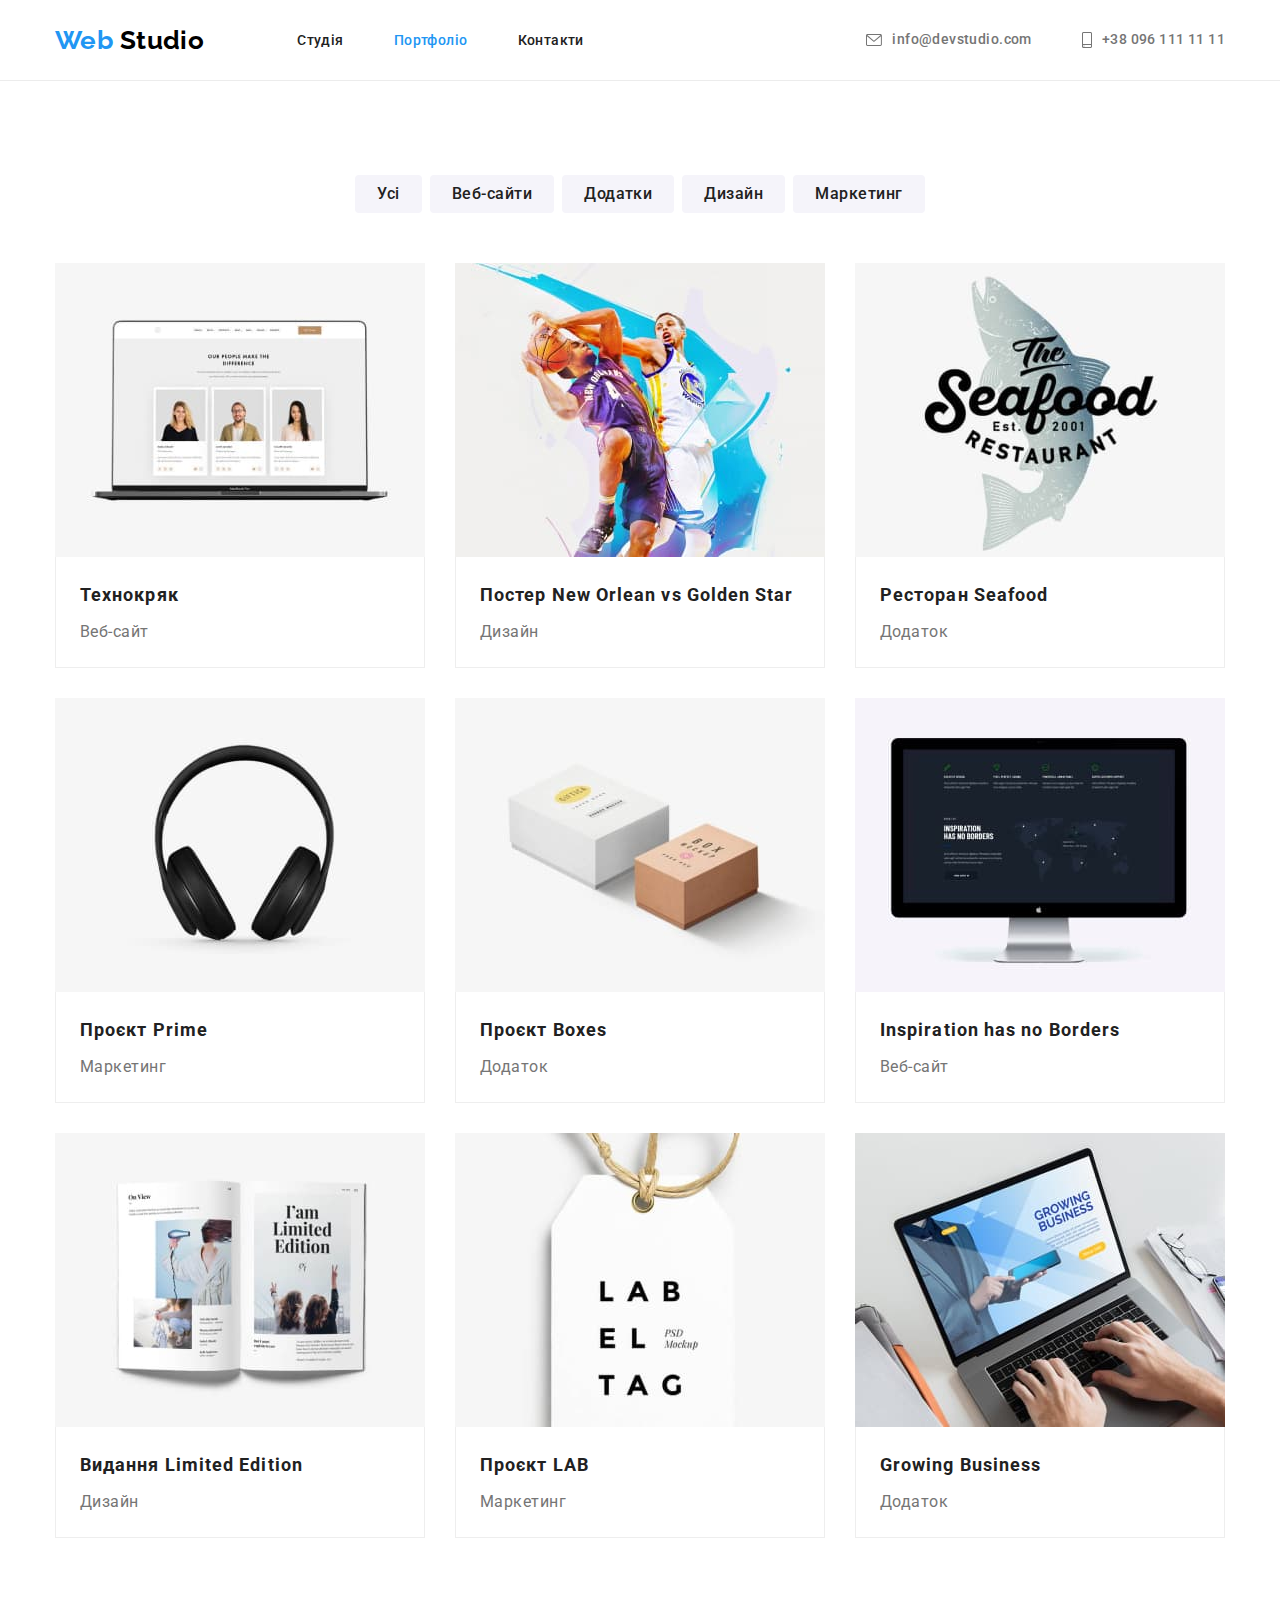
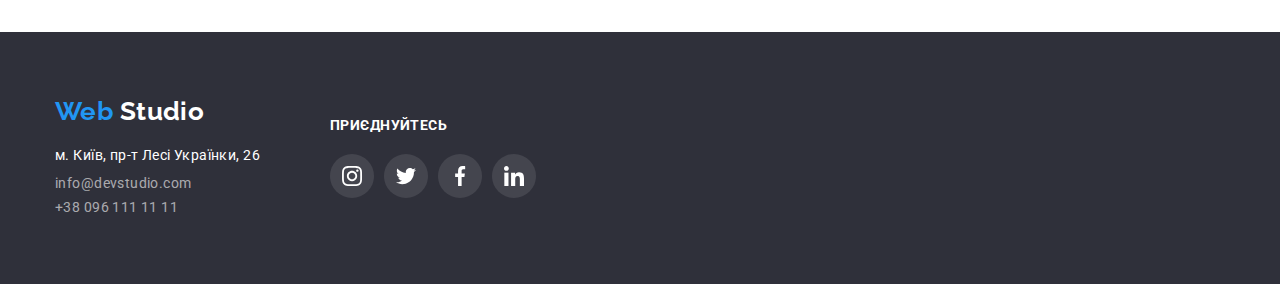
==== portfolio.html @ b6ee8f01 "main project files" ====
<!DOCTYPE html>
<html lang="uk">
  <head>
    <meta charset="UTF-8" />
    <meta http-equiv="X-UA-Compatible" content="IE=edge" />
    <meta name="viewport" content="width=device-width, initial-scale=1.0" />
    <title>WebStudio</title>
    <link rel="preconnect" href="https://fonts.googleapis.com">
    <link rel="preconnect" href="https://fonts.gstatic.com" crossorigin>
    <link href="https://fonts.googleapis.com/css2?family=Raleway:wght@700&family=Roboto:wght@400;500;700;900&display=swap" rel="stylesheet">
    <link rel="stylesheet" href="https://cdnjs.cloudflare.com/ajax/libs/modern-normalize/1.1.0/modern-normalize.min.css">
    <link rel="stylesheet" href="./css/styles.css">
  </head>
  <body>
    <header class="header">
      <div class="container header-menu">
        <a href="./index.html" class="logo" lang="en"><span class="logo-accent">Web</span> Studio</a>
        <nav>
          <ul class="site-nav list">
            <li class="item"><a href="./index.html" class="link">Студія</a></li>
            <li class="item"><a href="" class="link current">Портфоліо</a></li>
            <li class="item"><a href="#contacts" class="link">Контакти</a></li>
          </ul>
        </nav>
        <ul class="address-items list">
          <li class="item">
            <a href="mailto:info@devstudio.com" class="nav-adress">
              <svg class="item-icon mail">
                <use href="./images/icons.svg#icon-envelope"></use>
              </svg>
              info@devstudio.com</a>
          </li>
          <li class="item">
            <a href="tel:+380961111111" class="nav-adress">
              <svg class="item-icon phone">
                <use href="./images/icons.svg#icon-smartphone"></use>
              </svg>
              +38 096 111 11 11</a>
          </li>
        </ul>
      </div>
    </header>

    <main>
      <section class="section">
        <div class="container">
          <h1 class="hidden-title">Портфоліо</h1>
          <ul class="button-list list">
            <li class="item"><button type="button" class="button-menu">Усі</button></li>
            <li class="item"><button type="button" class="button-menu">Веб-сайти</button></li>
            <li class="item"><button type="button" class="button-menu">Додатки</button></li>
            <li class="item"><button type="button" class="button-menu">Дизайн</button></li>
            <li class="item"><button type="button" class="button-menu">Маркетинг</button></li>
          </ul>

          <ul class="cards list">
            <li class="project-card">
                <a href="" class="project-link">
                    <img src="./images/img1.jpg" alt="technocrack project logo" width="370" height="295">
                      <div class="project-info">
                        <h2 class="card-header">Технокряк</h2>
                        <p class="card-descr">Веб-сайт</p>
                      </div>
                </a>
            </li>
            <li class="project-card">
                <a href="" class="project-link">
                    <img src="./images/img2.jpg" alt="New Orlean vs Golden Star poster" width="370" height="295">
                      <div class="project-info">
                        <h2 class="card-header">Постер New Orlean vs Golden Star</h2>
                        <p class="card-descr">Дизайн</p>
                      </div>
                </a>
            </li>
            <li class="project-card">
                <a href="" class="project-link">
                    <img src="./images/img3.jpg" alt="Seafood restaurant" width="370" height="295">
                      <div class="project-info">
                        <h2 class="card-header">Ресторан Seafood</h2>
                        <p class="card-descr">Додаток</p>
                      </div>
                </a>
            </li>
            <li class="project-card">
                <a href="" class="project-link">
                    <img src="./images/img4.jpg" alt="Prime project" width="370" height="295">
                      <div class="project-info">
                        <h2 class="card-header">Проєкт Prime</h2>
                        <p class="card-descr">Маркетинг</p>
                      </div>
                </a>
            </li>
            <li class="project-card">
                <a href="" class="project-link">
                    <img src="./images/img5.jpg" alt="Boxes project" width="370" height="295">
                      <div class="project-info">
                        <h2 class="card-header">Проєкт Boxes</h2>
                        <p class="card-descr">Додаток</p>
                      </div>
                </a>
            </li>
            <li class="project-card">
                <a href="" class="project-link">
                    <img src="./images/img6.jpg" alt="Inspiration has no Borders" width="370" height="295">
                      <div class="project-info">
                        <h2 class="card-header">Inspiration has no Borders</h2>
                        <p class="card-descr">Веб-сайт</p>
                      </div>
                </a>
            </li>
            <li class="project-card">
                <a href="" class="project-link">
                    <img src="./images/img7.jpg" alt="Limited Edition " width="370" height="295">
                      <div class="project-info">
                        <h2 class="card-header">Видання Limited Edition</h2>
                        <p class="card-descr">Дизайн</p>
                      </div>
                </a>
            </li>
            <li class="project-card">
                <a href="" class="project-link">
                    <img src="./images/img8.jpg" alt="Lab project" width="370" height="295">
                      <div class="project-info">
                        <h2 class="card-header">Проєкт LAB</h2>
                        <p class="card-descr">Маркетинг</p>
                      </div>
                </a>
            </li>
            <li class="project-card">
                <a href="" class="project-link">
                    <img src="./images/img9.jpg" alt="Growing Business app" width="370" height="295">
                    <div class="project-info">
                      <h2 class="card-header">Growing Business</h2>
                      <p class="card-descr">Додаток</p>
                    </div>
                </a>
            </li>
          </ul>
        </div>
      </section>
    </main>

    <footer class="footer">
      <div class="container footer-flex">
        <div class="footer-contacts">
          <a href="./index.html" class="logo" lang="en"><span class="logo-accent">Web</span> <span class="footer-logo">Studio</span></a>
          <address id="contacts" class="contacts">
            <p class="address">м. Київ, пр-т Лесі Українки, 26</p>
            <ul class="list">
              <li><a href="mailto:info@devstudio.com" class="adress-contacts">info@devstudio.com</a></li>
              <li><a href="tel:+380961111111" class="adress-contacts">+38 096 111 11 11</a></li>
            </ul>
          </address>
        </div>
        <div class="join">
          <p class="join-up">приєднуйтесь</p>
          <ul class="social-links footer-links list">
            <li>
              <a href="https://instagram.com" class="link" aria-label="Instagram icon">
                <svg class="link-icon" widht="20" height="20">
                  <use href="./images/icons.svg#icon-instagram"></use>
                </svg>
              </a>
            </li>
            <li>
              <a href="https://twitter.com" class="link" aria-label="Twitter icon">
                <svg class="link-icon" widht="20" height="20">
                  <use href="./images/icons.svg#icon-twitter"></use>
                </svg>
              </a>
            </li>
            <li>
              <a href="https://facebook.com" class="link" aria-label="Facebook icon">
                <svg class="link-icon" widht="20" height="20">
                  <use href="./images/icons.svg#icon-facebook"></use>
                </svg>
              </a>
            </li>
            <li>
              <a href="https://linkedin.com" class="link" aria-label="Linkedin icon">
                <svg class="link-icon" widht="20" height="20">
                  <use href="./images/icons.svg#icon-linkedin"></use>
                </svg>
              </a>
            </li>
          </ul>
        </div>
      </div>
    </footer>

  </body>
</html>
---- css/styles.css ----
/* колір основного тексту #212121 */
/* допоміжний колір тексту  #757575 */
/* background #F5F5F5 */
/* допоміжний колір фону #F5F4FA  */
/* background footer #2F303A */
/* акцент #2196F3 */

/* Common classes */

:root {
    --primary-text-color: #212121;
    --secondary-text-color: #757575;
    --primary-background-color: #fff;
    --secondary-background-color: #F5F4FA;
    --background-footer: #2F303A;
    --accent-color: #2196F3;
}

body {
    background-color: var(--primary-background-color);
    color: var(--primary-text-color);
    font-family: Roboto, sans-serif;
    font-size: 14px;
    letter-spacing: 0.03em;
}

.list {
    padding: 0;
    margin: 0;
    list-style: none;
}

a {
    text-decoration: none;
}

.container {
    width: 1200px;
    margin: 0 auto;
    padding: 0 15px;
}

h1, h2, h3, p, img {
    margin: 0;
    padding: 0;
}

img {
    display: block;
    height: auto;
}

/* Header */

.header {
    border-bottom: 1px solid #ECECEC;
}

.header-menu {
    display: flex;
    align-items: center;
    height: 80px;
}

/* Logo */

.logo {
    font-family: Raleway, sans-serif;
    font-weight: 700;
    font-size: 26px;
    line-height: 1.19;
    color: #000;
}

.logo-accent {
    color: var(--accent-color);
}

/* Site nav */
.site-nav {
    display: flex;
    margin-left: 93px;
}

.site-nav::after {
    content: '';
    display: block;
    width: 100%;
    height: 4px;
    background-color: #2196F3;
    border-radius: 2px;
/*
    position: absolute;
  bottom: 0;
  opacity: 0;
  transform: scaleX(0);
  transition: transform 250ms cubic-bezier(0.4, 0, 0.2, 1),
    opacity 250ms cubic-bezier(0.4, 0, 0.2, 1);
    */
}

.site-nav .item {
    margin-right: 50px;
}

.site-nav .item:last-child {
    margin-right: 0;
}

.site-nav .link {
    color: var(--primary-text-color);
    font-weight: 500;
    line-height: 1.14;
    
}

.site-nav .link:hover,
.site-nav .link:focus {
    color: var(--accent-color);
    transition: color 250ms cubic-bezier(0.4, 0, 0.2, 1);
}

.site-nav .link.current {
    color: var(--accent-color);
}
.address-items {
    display: flex;
    margin-left: auto;
    align-items: center;
}

.address-items .item {
    margin-right: 50px;
}

.address-items .item + .item {
    margin: 0;
}

.nav-adress {
    color: var(--secondary-text-color);
    display: flex;
    align-items: center;
    font-weight: 500;
    line-height: 1.14;
}

.nav-adress:hover,
.nav-adress:focus {
    color: var(--accent-color);
    transition: color 250ms cubic-bezier(0.4, 0, 0.2, 1);
}

.item-icon{
    margin-right: 10px;
    fill: currentColor;
}

.item-icon.mail{
    width: 16px;
    height: 12px;
}

.item-icon.phone{
    width: 10px;
    height: 16px;
}

.address-items .nav-adress:hover,
.address-items .nav-adress:focus {
    color: var(--accent-color);
    fill: var(--accent-color);
}

.nav-adress .item-icon:hover,
.nav-adress .item-icon:focus {
    color: var(--accent-color);
    fill: var(--accent-color);
}

/* Hero */

.hero {
    background-color: var(--background-footer);
    text-align: center;
    padding: 200px 0;
    background-image: linear-gradient(rgba(47, 48, 58, 0.4), rgba(47, 48, 58, 0.4)), url(../images/background-img.jpg);
    max-width: 1600px;
    margin: 0 auto;
}

.hero-title {
    font-weight: 900;
    font-size: 44px;
    line-height: 1.36;
    letter-spacing: 0.06em;
    text-transform: uppercase;
    color: #FFFFFF;
    width: 696px;
    margin: 0 auto;
}

.button {
    display: inline-block;
    background: var(--accent-color);
    box-shadow: 0px 4px 4px rgba(0, 0, 0, 0.15);
    border-radius: 4px;
    font-weight: 700;
    font-size: 16px;
    line-height: 1.87;
    text-align: center;
    color: #FFFFFF;
    cursor: pointer;
    letter-spacing: 0.06em;
    padding: 10px 32px;
    margin-top: 40px;
    border: none;
}

/* Sections */
.section {
    padding: 94px 0;
}

.hidden-title {
    visibility: hidden;
    position: absolute;
    width: 1px;
    height: 1px;
    margin: -1px;
    padding: 0;
    overflow: hidden;
    border: 0;
    clip: rect(0 0 0 0);
}

.benefits-section {
    padding-bottom: 0;
}

.benefits {
    display: flex;
    justify-content: space-between;
}

.thesis {
    width: 270px;
}

.benefits-background {
    width: 270px;
    height: 120px;
    background-color: var(--secondary-background-color);
    border-radius: 4px;
    /*padding: 25px 100px;*/
    display: flex;
    justify-content: center;
    align-items: center;
    margin-bottom: 30px;
}

.benefits-sprite {
    width: 70px;
    height: 70px;
    display: flex;
    justify-content: center;
    align-items: center;
}

.subheader {
    font-size: inherit;
    font-weight: 700;
    line-height: 1.14;
    text-transform: uppercase;
    margin-bottom: 10px;
}

.description {
    color: var(--secondary-text-color);
    line-height: 1.71;
}

.title {
    font-weight: 700;
    font-size: 36px;
    line-height: 1.16;
    text-align: center;
    margin-bottom: 50px;
}

.pictures {
    display: flex;
    justify-content: space-between;
}

.pictures .item:not(:last-child) {
    margin-right: 30px;
}

.pictures-group {
    position: relative;
}

.img-gadget {
    display: block;
    max-width: 100%;
    height: auto;
    
}

.pictures-descr {
    position: absolute;
    bottom: 0;
    font-weight: 700;
    font-size: inherit;
    line-height: 1.14;
    text-align: center;
    letter-spacing: 0.03em;
    text-transform: uppercase;
    color: #FFFFFF;
    background-color: rgba(47, 48, 58, 0.8);
    height: 70px;
    width: 370px;
    display: flex;
    justify-content: center;
    align-items: center;
}

/* Team info */

.team-section {
    background-color: var(--secondary-background-color);
}

.team-cards {
    display: flex;
    justify-content: space-between;
}

.team-card {
    width: 270px;
    /*height: 368px;*/
    background-color: white;
    box-shadow: 0px 1px 3px rgba(0, 0, 0, 0.12), 0px 1px 1px rgba(0, 0, 0, 0.14), 0px 2px 1px rgba(0, 0, 0, 0.2);
    border-radius: 0px 0px 4px 4px;
}
.team-card:hover {
    filter: drop-shadow(0px 4px 4px rgba(0, 0, 0, 0.25));
    transition: filter 250ms cubic-bezier(0.4, 0, 0.2, 1);
}

.team-info {
    padding: 30px 0;
}

.team-title {
    font-weight: 500;
    font-size: 16px;
    line-height: 1.19;
    text-align: center;
    margin-bottom: 10px;
}

.team-job-title {
    font-size: 16px;
    line-height: 1.19;
    text-align: center;
    color: var(--secondary-text-color);
    margin-bottom: 16px;
}

.social-links {
    display: flex;
    justify-content: center;
    margin: 0 auto;
    padding: 0;
}

.social-links .link {
    display: flex;
    align-items: center;
    width: 44px;
    height: 44px;
    border-radius: 50%;
    background-size: 20px;
    background-repeat: no-repeat;
    background-position: center;
}

.social-links > li{
    margin-right: 10px;
}

.social-links > li:last-child{
    margin-right: 0px;
}

.social-links .link-icon {
    display: inline-block;
    fill: #AFB1B8;
}

.social-links .link:hover > .link-icon,
.social-links .link:focus > .link-icon {
    fill: #fff;
    transition: fill 250ms cubic-bezier(0.4, 0, 0.2, 1);
}

.social-links .link:hover,
.social-links .link:focus {
    background-color: var(--accent-color);
    transition: background-color 250ms cubic-bezier(0.4, 0, 0.2, 1);
}

/* Partners block */

.partners{
    display: flex;
    justify-content: space-between;
}

.partners-link{
    display: flex;
    justify-content: center;
    align-items: center;
    width: 170px;
    height: 92px;
    border: 1px solid #AFB1B8;
    border-radius: 4px;
}

.partners-link:hover,
.partners-link:focus{
    border: 1px solid var(--accent-color);
    fill: var(--accent-color);
    transition: fill 250ms cubic-bezier(0.4, 0, 0.2, 1);
}

.partners-logo{
    display: block;
    fill: #AFB1B8;
}

.partners-link:hover > .partners-logo,
.partners-link:focus > .partners-logo {
    fill: var(--accent-color);
    transition: fill 250ms cubic-bezier(0.4, 0, 0.2, 1);
}

/* Footer */

.footer {
    background-color: var(--background-footer);
    height: 252px;
    display: flex;
}

.footer-flex {
    display: flex;
    align-items: center;
}
.footer-contacts {
    margin-right: 70px;
}

.footer-logo {
    color: #fff;
}

.contacts {
    margin-top: 20px;
}

.address {
    font-style: normal;
    color: #fff;
    margin-bottom: 9px;
}

.adress-contacts {
    color: rgba(255, 255, 255, 0.6);
    font-style: normal;
    text-decoration: none;
    line-height: 1.71;
    margin-bottom: 9px;
}

.join-up {
    font-weight: 700;
    line-height: 1.14;
    text-transform: uppercase;
    letter-spacing: inherit;
    text-align: left;
    color: #FFFFFF;
    margin-bottom: 0px;
}

.footer-links {
    margin-top: 20px;
}

.footer-links .link {
    background-color: rgba(255, 255, 255, 0.1);
}

.footer-links .link-icon{
    fill: #fff;
}


/* Portfolio */

.button-list {
    display: flex;
    justify-content: center;
    margin-bottom: 50px;
}

.button-list .item:not(:last-child) {
    margin-right: 8px;
}

.button-menu {
    font-family: inherit;
    font-weight: 500;
    font-size: 16px;
    line-height: 1.63;
    text-align: center;
    color: var(--primary-text-color);
    background-color: var(--secondary-background-color);
    cursor: pointer;
    letter-spacing: 0.03em;
    border: none;
    padding: 6px 22px;
    border-radius: 4px;
}

.button-menu:hover, 
.button-menu:focus {
    background-color: var(--accent-color);
    color: #fff;
    box-shadow: 0px 3px 1px rgba(0, 0, 0, 0.1), 0px 1px 2px rgba(0, 0, 0, 0.08), 0px 2px 2px rgba(0, 0, 0, 0.12);
    transition: box-shadow 250ms cubic-bezier(0.4, 0, 0.2, 1);
}

.cards {
    display: flex;
    flex-wrap: wrap;
    justify-content:space-between;
}

.project-card {
    width: 370px;
    margin-bottom: 30px;
}

.project-card:hover,
.project-card:focus {
    box-shadow: 0px 1px 1px rgba(0, 0, 0, 0.12), 0px 4px 4px rgba(0, 0, 0, 0.06), 1px 4px 6px rgba(0, 0, 0, 0.16);
    transition: box-shadow 250ms cubic-bezier(0.4, 0, 0.2, 1);
}

.project-link:hover,
.project-link:focus {
    box-shadow: 0px 1px 1px rgba(0, 0, 0, 0.12), 0px 4px 4px rgba(0, 0, 0, 0.06), 1px 4px 6px rgba(0, 0, 0, 0.16);
    transition: box-shadow 250ms cubic-bezier(0.4, 0, 0.2, 1);
}

.project-card:nth-last-child(-n + 3) {
    margin-bottom: 0;
}

.project-info {
    padding: 20px 24px;
    border-left: 1px solid #EEEEEE;
    border-right: 1px solid #EEEEEE;
    border-bottom: 1px solid #EEEEEE;
}

.card-header {
    font-weight: 700;
    font-size: 18px;
    line-height: 2;
    color: var(--primary-text-color);
    letter-spacing: 0.06em;
    margin-bottom: 4px;
}

.card-descr {
    font-size: 16px;
    line-height: 1.88;
    color: var(--secondary-text-color);
    letter-spacing: 0.03em;
}
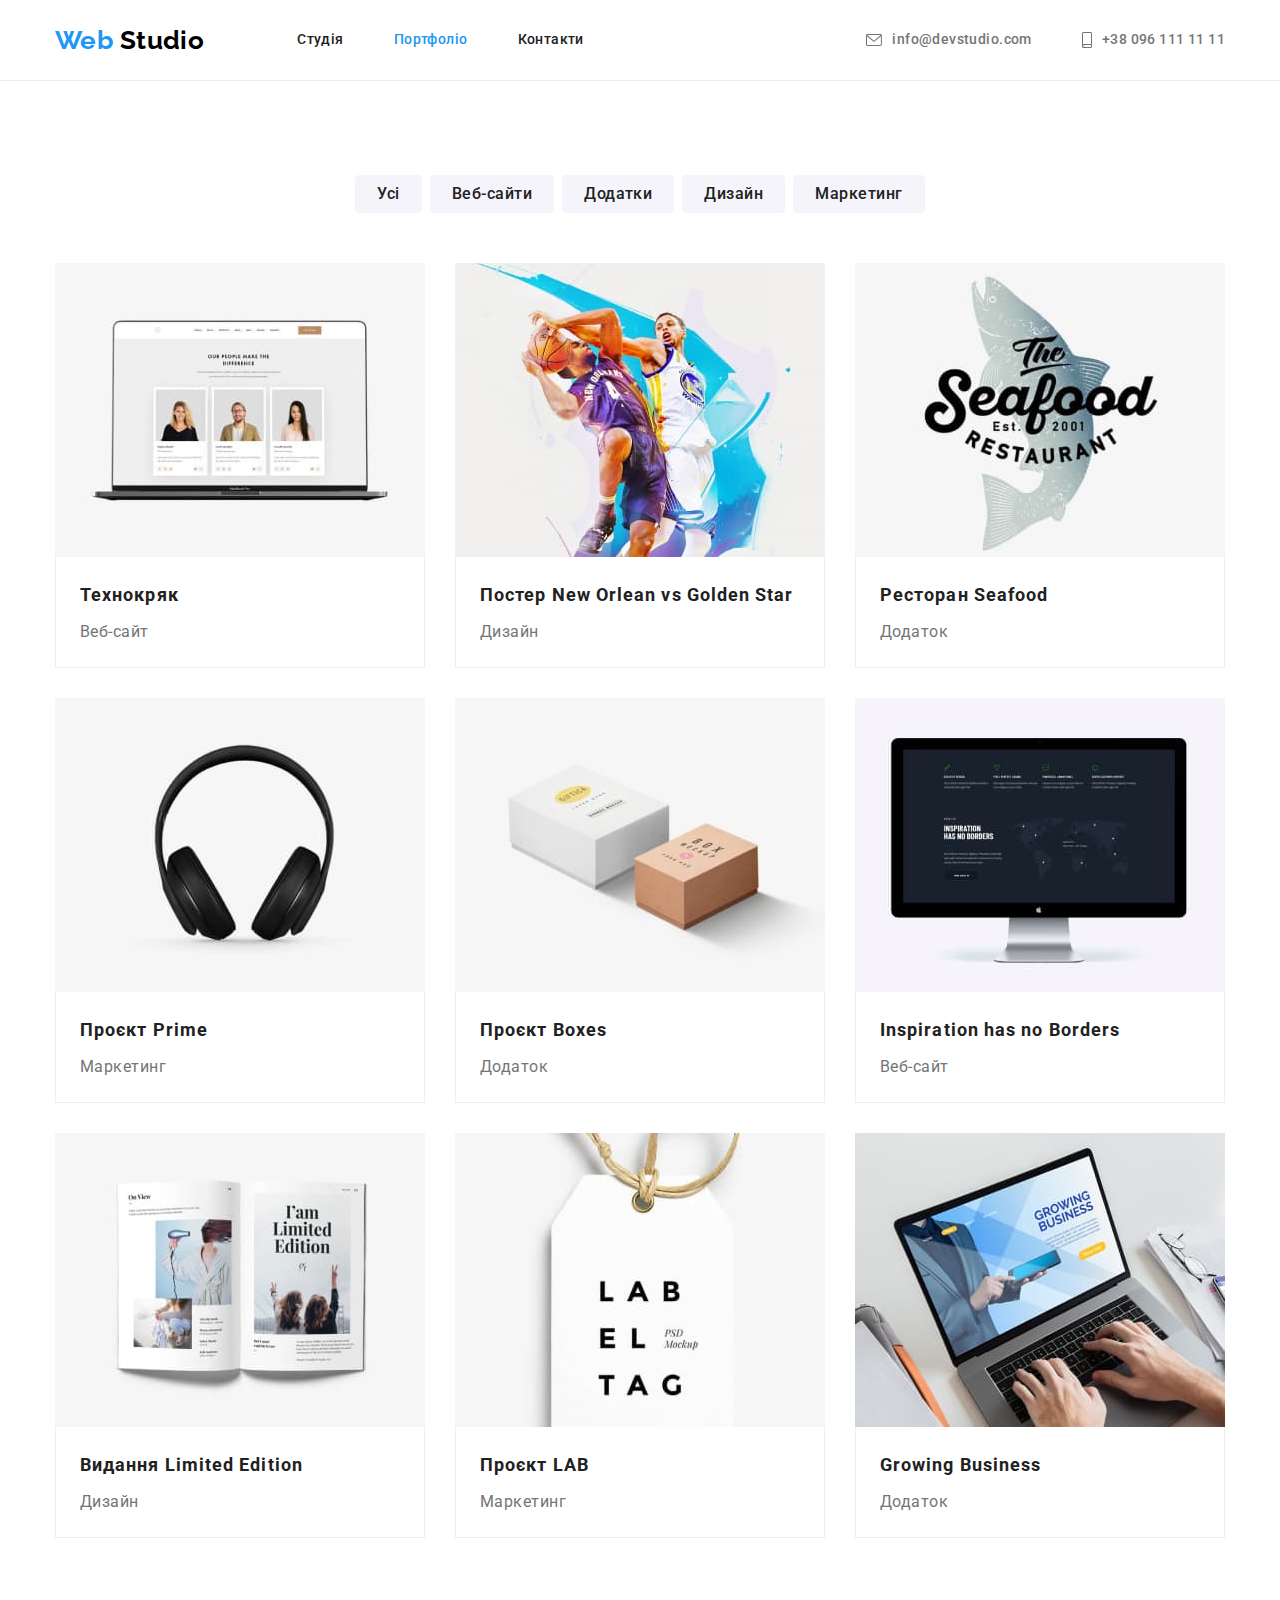
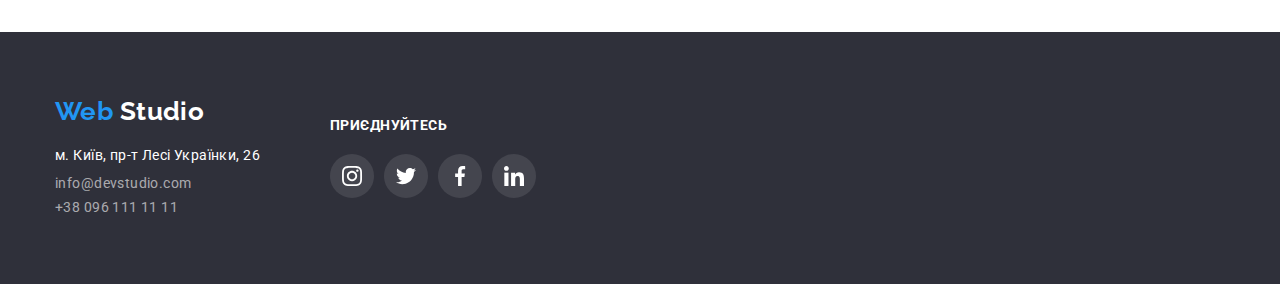
==== commit 0006330f: "main part" ====
--- a/portfolio.html
+++ b/portfolio.html
@@ -17,9 +17,9 @@
         <a href="./index.html" class="logo" lang="en"><span class="logo-accent">Web</span> Studio</a>
         <nav>
           <ul class="site-nav list">
-            <li class="item"><a href="./index.html" class="link">Студія</a></li>
-            <li class="item"><a href="" class="link current">Портфоліо</a></li>
-            <li class="item"><a href="#contacts" class="link">Контакти</a></li>
+            <li class="item"><a href="./index.html" class="menu-link link">Студія</a></li>
+            <li class="item"><a href="" class="menu-link link current">Портфоліо</a></li>
+            <li class="item"><a href="#contacts" class="menu-link link">Контакти</a></li>
           </ul>
         </nav>
         <ul class="address-items list">
@@ -56,83 +56,146 @@
           <ul class="cards list">
             <li class="project-card">
                 <a href="" class="project-link">
+                  <div class="project-card-thumb">
                     <img src="./images/img1.jpg" alt="technocrack project logo" width="370" height="295">
-                      <div class="project-info">
+                    <div class="overlay">
+                      <p class="overlay-text">
+                        Ресурс пропонує комплексні пропозиції з різним рівнем функціоналу та сервісів. Все це дозволить відвідувачу отримати вичерпні відомості про компанію чи приватну особу.
+                      </p>
+                    </div> 
+                  </div>
+                    <div class="project-info">
                         <h2 class="card-header">Технокряк</h2>
                         <p class="card-descr">Веб-сайт</p>
-                      </div>
-                </a>
-            </li>
-            <li class="project-card">
-                <a href="" class="project-link">
+                    </div>
+                </a>
+            </li>
+            <li class="project-card">
+                <a href="" class="project-link">
+                  <div class="project-card-thumb">
                     <img src="./images/img2.jpg" alt="New Orlean vs Golden Star poster" width="370" height="295">
-                      <div class="project-info">
-                        <h2 class="card-header">Постер New Orlean vs Golden Star</h2>
-                        <p class="card-descr">Дизайн</p>
-                      </div>
-                </a>
-            </li>
-            <li class="project-card">
-                <a href="" class="project-link">
+                    <div class="overlay">
+                      <p class="overlay-text">
+                        Ресурс пропонує комплексні пропозиції з різним рівнем функціоналу та сервісів. Все це дозволить відвідувачу отримати вичерпні відомості про компанію чи приватну особу.
+                      </p>
+                    </div> 
+                  </div>
+                    <div class="project-info">
+                      <h2 class="card-header">Постер New Orlean vs Golden Star</h2>
+                      <p class="card-descr">Дизайн</p>
+                    </div>
+                </a>
+            </li>
+            <li class="project-card">
+                <a href="" class="project-link">
+                  <div class="project-card-thumb">
                     <img src="./images/img3.jpg" alt="Seafood restaurant" width="370" height="295">
-                      <div class="project-info">
-                        <h2 class="card-header">Ресторан Seafood</h2>
-                        <p class="card-descr">Додаток</p>
-                      </div>
-                </a>
-            </li>
-            <li class="project-card">
-                <a href="" class="project-link">
+                    <div class="overlay">
+                      <p class="overlay-text">
+                        Ресурс пропонує комплексні пропозиції з різним рівнем функціоналу та сервісів. Все це дозволить відвідувачу отримати вичерпні відомості про компанію чи приватну особу.
+                      </p>
+                    </div> 
+                  </div>
+                    <div class="project-info">
+                      <h2 class="card-header">Ресторан Seafood</h2>
+                      <p class="card-descr">Додаток</p>
+                    </div>
+                </a>
+            </li>
+            <li class="project-card">
+                <a href="" class="project-link">
+                  <div class="project-card-thumb">
                     <img src="./images/img4.jpg" alt="Prime project" width="370" height="295">
-                      <div class="project-info">
-                        <h2 class="card-header">Проєкт Prime</h2>
-                        <p class="card-descr">Маркетинг</p>
-                      </div>
-                </a>
-            </li>
-            <li class="project-card">
-                <a href="" class="project-link">
+                    <div class="overlay">
+                      <p class="overlay-text">
+                        Ресурс пропонує комплексні пропозиції з різним рівнем функціоналу та сервісів. Все це дозволить відвідувачу отримати вичерпні відомості про компанію чи приватну особу.
+                      </p>
+                    </div> 
+                  </div>
+                    <div class="project-info">
+                      <h2 class="card-header">Проєкт Prime</h2>
+                      <p class="card-descr">Маркетинг</p>
+                    </div>
+                </a>
+            </li>
+            <li class="project-card">
+                <a href="" class="project-link">
+                  <div class="project-card-thumb">
                     <img src="./images/img5.jpg" alt="Boxes project" width="370" height="295">
-                      <div class="project-info">
-                        <h2 class="card-header">Проєкт Boxes</h2>
-                        <p class="card-descr">Додаток</p>
-                      </div>
-                </a>
-            </li>
-            <li class="project-card">
-                <a href="" class="project-link">
+                    <div class="overlay">
+                      <p class="overlay-text">
+                        Ресурс пропонує комплексні пропозиції з різним рівнем функціоналу та сервісів. Все це дозволить відвідувачу отримати вичерпні відомості про компанію чи приватну особу.
+                      </p>
+                    </div> 
+                  </div>
+                    <div class="project-info">
+                      <h2 class="card-header">Проєкт Boxes</h2>
+                      <p class="card-descr">Додаток</p>
+                    </div>
+                </a>
+            </li>
+            <li class="project-card">
+                <a href="" class="project-link">
+                  <div class="project-card-thumb">
                     <img src="./images/img6.jpg" alt="Inspiration has no Borders" width="370" height="295">
-                      <div class="project-info">
-                        <h2 class="card-header">Inspiration has no Borders</h2>
-                        <p class="card-descr">Веб-сайт</p>
-                      </div>
-                </a>
-            </li>
-            <li class="project-card">
-                <a href="" class="project-link">
+                    <div class="overlay">
+                      <p class="overlay-text">
+                        Ресурс пропонує комплексні пропозиції з різним рівнем функціоналу та сервісів. Все це дозволить відвідувачу отримати вичерпні відомості про компанію чи приватну особу.
+                      </p>
+                    </div> 
+                  </div>
+                    <div class="project-info">
+                      <h2 class="card-header">Inspiration has no Borders</h2>
+                      <p class="card-descr">Веб-сайт</p>
+                    </div>
+                </a>
+            </li>
+            <li class="project-card">
+                <a href="" class="project-link">
+                  <div class="project-card-thumb">
                     <img src="./images/img7.jpg" alt="Limited Edition " width="370" height="295">
-                      <div class="project-info">
-                        <h2 class="card-header">Видання Limited Edition</h2>
-                        <p class="card-descr">Дизайн</p>
-                      </div>
-                </a>
-            </li>
-            <li class="project-card">
-                <a href="" class="project-link">
+                    <div class="overlay">
+                      <p class="overlay-text">
+                        Ресурс пропонує комплексні пропозиції з різним рівнем функціоналу та сервісів. Все це дозволить відвідувачу отримати вичерпні відомості про компанію чи приватну особу.
+                      </p>
+                    </div> 
+                  </div>
+                    <div class="project-info">
+                      <h2 class="card-header">Видання Limited Edition</h2>
+                      <p class="card-descr">Дизайн</p>
+                    </div>
+                </a>
+            </li>
+            <li class="project-card">
+                <a href="" class="project-link">
+                  <div class="project-card-thumb">
                     <img src="./images/img8.jpg" alt="Lab project" width="370" height="295">
-                      <div class="project-info">
-                        <h2 class="card-header">Проєкт LAB</h2>
-                        <p class="card-descr">Маркетинг</p>
-                      </div>
-                </a>
-            </li>
-            <li class="project-card">
-                <a href="" class="project-link">
-                    <img src="./images/img9.jpg" alt="Growing Business app" width="370" height="295">
-                    <div class="project-info">
-                      <h2 class="card-header">Growing Business</h2>
-                      <p class="card-descr">Додаток</p>
-                    </div>
+                    <div class="overlay">
+                      <p class="overlay-text">
+                        Ресурс пропонує комплексні пропозиції з різним рівнем функціоналу та сервісів. Все це дозволить відвідувачу отримати вичерпні відомості про компанію чи приватну особу.
+                      </p>
+                    </div> 
+                  </div>
+                    <div class="project-info">
+                      <h2 class="card-header">Проєкт LAB</h2>
+                      <p class="card-descr">Маркетинг</p>
+                    </div>
+                </a>
+            </li>
+            <li class="project-card">
+                <a href="" class="project-link">
+                  <div class="project-card-thumb">
+                  <img src="./images/img9.jpg" alt="Growing Business app" width="370" height="295">
+                  <div class="overlay">
+                    <p class="overlay-text">
+                      Ресурс пропонує комплексні пропозиції з різним рівнем функціоналу та сервісів. Все це дозволить відвідувачу отримати вичерпні відомості про компанію чи приватну особу.
+                    </p>
+                  </div> 
+                </div>
+                  <div class="project-info">
+                    <h2 class="card-header">Growing Business</h2>
+                    <p class="card-descr">Додаток</p>
+                  </div>
                 </a>
             </li>
           </ul>
--- a/css/styles.css
+++ b/css/styles.css
@@ -83,25 +83,38 @@
     margin-left: 93px;
 }
 
-.site-nav::after {
+.menu-link {
+    position: relative;
+    display: block;
+    text-decoration: none;
+    color: currentColor;
+    padding: 32px 0;
+}
+
+.menu-link::after {
     content: '';
+    position: absolute;
     display: block;
     width: 100%;
     height: 4px;
-    background-color: #2196F3;
+    background-color: var(--accent-color);
     border-radius: 2px;
-/*
-    position: absolute;
-  bottom: 0;
-  opacity: 0;
-  transform: scaleX(0);
-  transition: transform 250ms cubic-bezier(0.4, 0, 0.2, 1),
+    left: 0;
+    bottom: 0;
+    opacity: 0;
+    transform: scaleX(0);
+    transition: transform 250ms cubic-bezier(0.4, 0, 0.2, 1),
     opacity 250ms cubic-bezier(0.4, 0, 0.2, 1);
-    */
+}
+
+.menu-link:hover::after {
+    opacity: 1;
+    transform: scaleX(1);
 }
 
 .site-nav .item {
     margin-right: 50px;
+    
 }
 
 .site-nav .item:last-child {
@@ -594,6 +607,85 @@
     letter-spacing: 0.03em;
 }
 
-
-
-
+.project-card-thumb {
+    position: relative;
+    display: flex;    
+    overflow: hidden;
+}
+
+.overlay {
+    position: absolute;
+    background-color: rgba(33, 150, 243, 0.9);
+    width: 100%;
+    height: 100%;
+    transform: translateY(100%);
+    top: 0;
+    left: 0;
+    padding: 63px 24px;
+    transition: transform 250ms cubic-bezier(0.4, 0, 0.2, 1);*/
+    opacity: 0;
+}
+
+.overlay-text {
+    font-size: 18px;
+    line-height: 1.55;
+    letter-spacing: 0.03em;
+    color: #FFFFFF;
+    margin-right: 0px;
+    opacity: 0;
+}
+
+
+.project-card-thumb:hover .overlay-text {
+    transform: translateX(0);
+    opacity: 1;
+}
+
+.project-link:hover .overlay,
+.project-link:focus .overlay {
+    transform: translateY(0);
+}
+
+
+/* Modal window */
+
+.backdrop {
+    position: fixed;
+    top: 0;
+    left: 0;
+    width: 100%;
+    height: 100%;
+    background-color: rgba(0, 0, 0, 0.2);
+}
+
+.backdrop.is-hidden {
+    opacity: 0;
+    pointer-events: none;
+    visibility: hidden;
+}
+
+.modal {
+    position: absolute;
+    z-index: 999;
+    top: 50%;
+    left: 50%;
+    transform: translate(-50%, -50%);
+    display: flex;
+    justify-content: flex-end;
+    align-items: flex-start;
+    min-height: 581px;
+    min-width: 528px;
+    background-color: #fff;
+    box-shadow: 0px 1px 3px rgba(0, 0, 0, 0.12), 0px 1px 1px rgba(0, 0, 0, 0.14), 0px 2px 1px rgba(0, 0, 0, 0.2);
+    border-radius: 4px;
+}
+
+.close-btn {
+    width: 30px;
+    height: 30px;
+    margin-top: 8px;
+    margin-right: 8px;
+    background-color: transparent;
+    background-image: url(../images/close.svg);
+    border: none;
+}